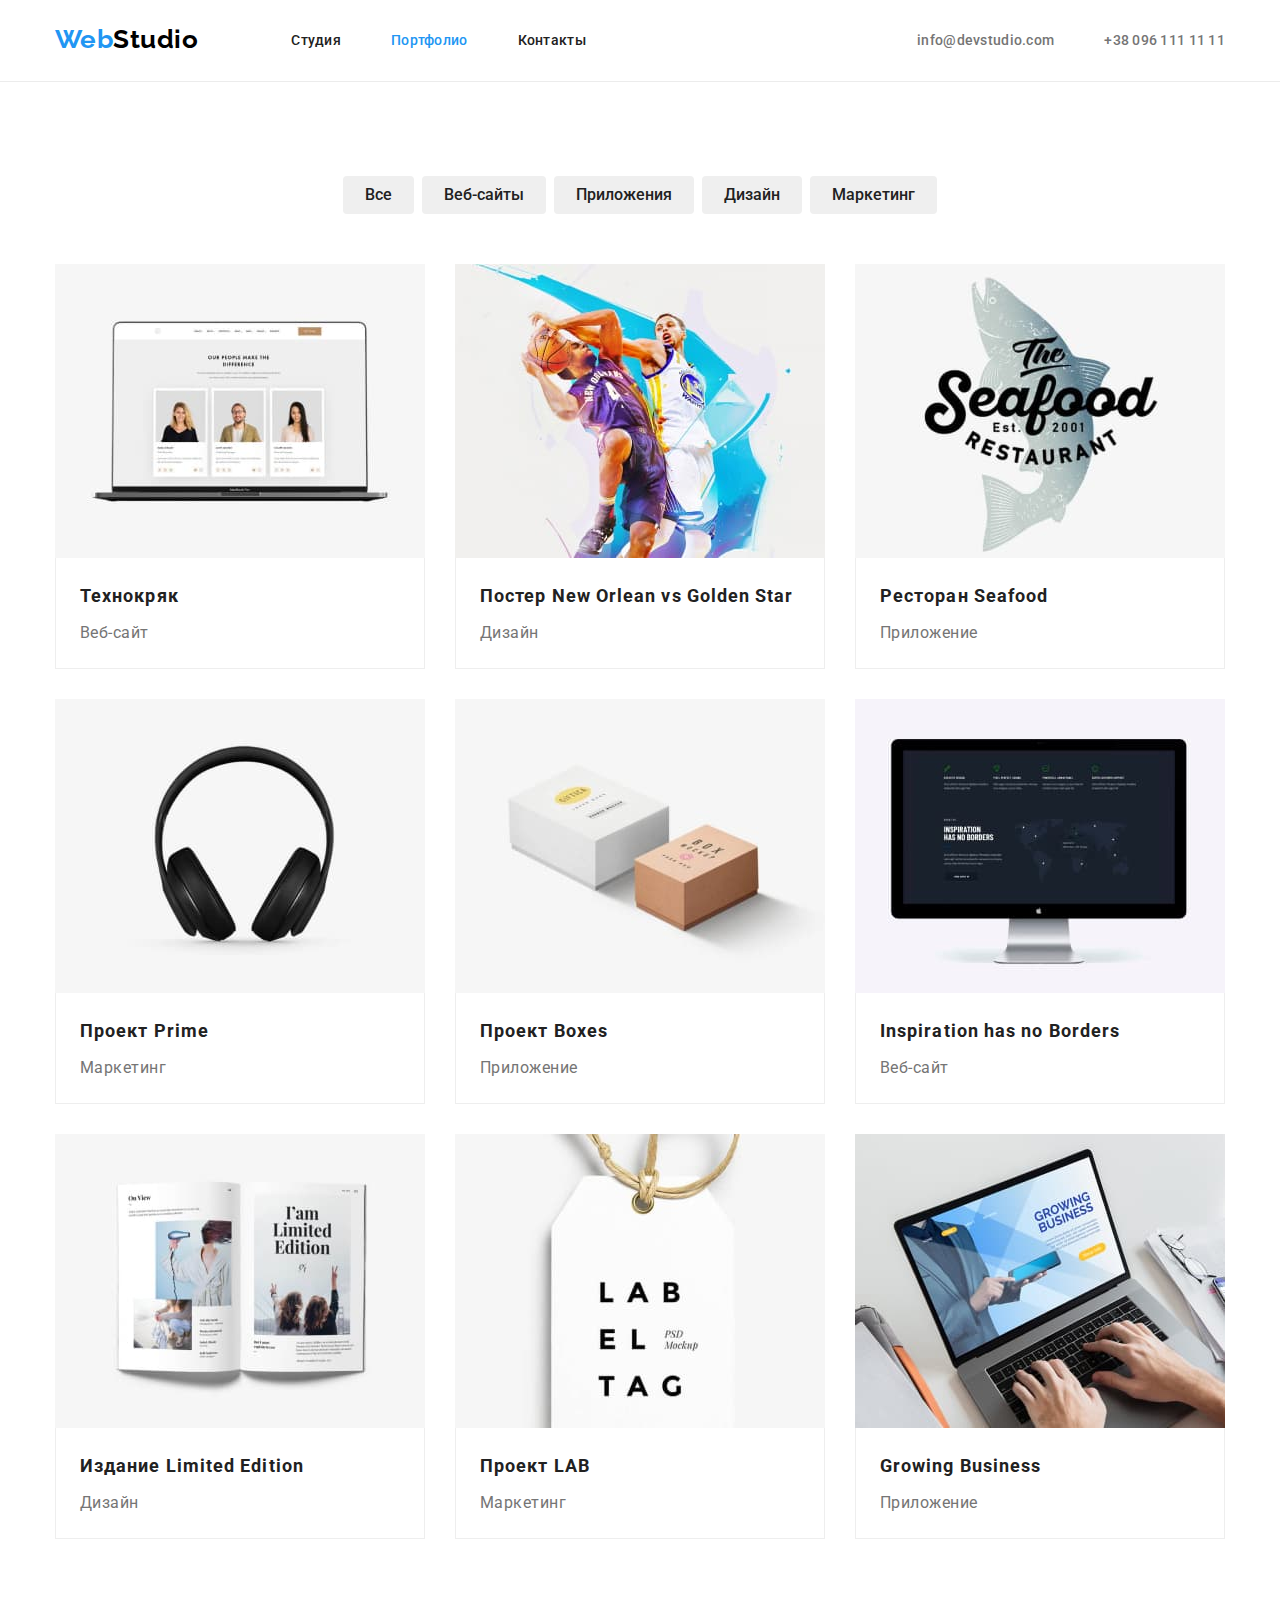
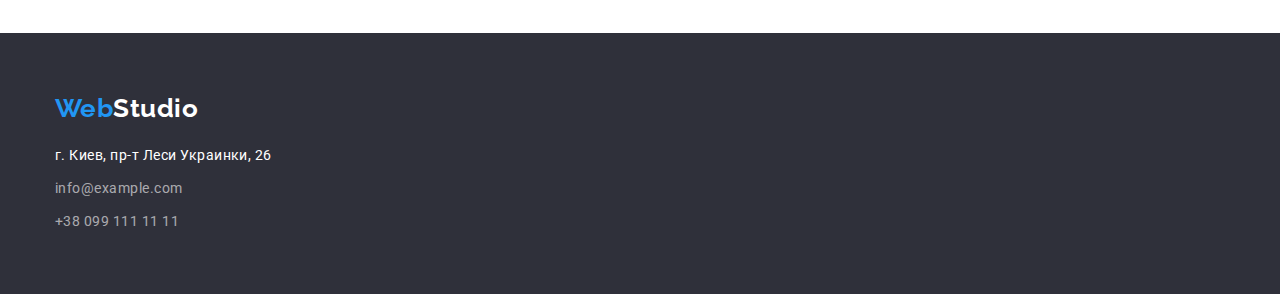
==== portfolio.html @ 2755b038 "index page" ====
<!DOCTYPE html>
<html lang="ru">
  <head>
    <meta charset="UTF-8" />
    <meta http-equiv="X-UA-Compatible" content="IE=edge" />
    <meta name="viewport" content="width=device-width, initial-scale=1.0" />
    <title>Document</title>
    <link rel="preconnect" href="https://fonts.googleapis.com" />
    <link rel="preconnect" href="https://fonts.gstatic.com" crossorigin />
    <link
      href="https://fonts.googleapis.com/css2?family=Raleway:wght@700&family=Roboto:wght@400;500;700;900&display=swap"
      rel="stylesheet"
    />
    <link
      rel="stylesheet"
      href="https://cdn.jsdelivr.net/npm/modern-normalize@1.1.0/modern-normalize.min.css"
    />
    <link rel="stylesheet" href="./css/styles.css" />
  </head>
  <body>
    <header class="header header-line">
      <div class="container container-header">
        <nav class="nav">
          <a lang="en" href="./index.html" class="logo"
            >Web<span class="logo-studio">Studio</span></a
          >
          <ul class="site-nav list">
            <li class="site-nav-item">
              <a href="./index.html" class="link">Студия</a>
            </li>
            <li class="site-nav-item">
              <a href="./portfolio.html" class="link current">Портфолио</a>
            </li>
            <li class="site-nav-item"><a href="" class="link">Контакты</a></li>
          </ul>
        </nav>
        <ul class="contacts-list list">
          <li class="contacts-item">
            <a href="mailto:info@devstudio.com" class="contacts-link"
              >info@devstudio.com</a
            >
          </li>
          <li class="contacts-item">
            <a href="tel:380961111111" class="contacts-link"
              >+38 096 111 11 11</a
            >
          </li>
        </ul>
      </div>
    </header>
    <main>
      <!-- portfolio -->
      <section class="portfolio">
        <div class="container">
          <h1 class="visually-hidden">Портфолио</h1>
          <ul class="button-list list">
            <li class="button-list-item">
              <button type="button" class="button">Все</button>
            </li>
            <li class="button-list-item">
              <button type="button" class="button">Веб-сайты</button>
            </li>
            <li class="button-list-item">
              <button type="button" class="button">Приложения</button>
            </li>
            <li class="button-list-item">
              <button type="button" class="button">Дизайн</button>
            </li>
            <li class="button-list-item">
              <button type="button" class="button">Маркетинг</button>
            </li>
          </ul>
          <ul class="portfolio-list list">
            <li class="portfolio-list-item">
              <img
                class="no-gap"
                width="370"
                src="./images/tehno.jpg"
                alt="ноутбук"
              />
              <div class="item-description">
                <h2 class="portfolio-list-title">Технокряк</h2>
                <p class="portfolio-list-text">Веб-сайт</p>
              </div>
            </li>
            <li class="portfolio-list-item">
              <img
                class="no-gap"
                width="370"
                src="./images/neworlean.jpg"
                alt="баскетболисты"
              />
              <div class="item-description">
                <h2 class="portfolio-list-title">
                  Постер <span lang="en">New Orlean vs Golden Star</span>
                </h2>
                <p class="portfolio-list-text">Дизайн</p>
              </div>
            </li>
            <li class="portfolio-list-item">
              <img
                class="no-gap"
                width="370"
                src="./images/seafood.jpg"
                alt="логотип ресторана"
              />
              <div class="item-description">
                <h2 class="portfolio-list-title">
                  Ресторан <span lang="en">Seafood</span>
                </h2>
                <p class="portfolio-list-text">Приложение</p>
              </div>
            </li>
            <li class="portfolio-list-item">
              <img
                class="no-gap"
                width="370"
                src="./images/prime.jpg"
                alt="наушники"
              />
              <div class="item-description">
                <h2 class="portfolio-list-title">
                  Проект <span lang="en">Prime</span>
                </h2>
                <p class="portfolio-list-text">Маркетинг</p>
              </div>
            </li>
            <li class="portfolio-list-item">
              <img
                class="no-gap"
                width="370"
                src="./images/boxes.jpg"
                alt="коробки"
              />
              <div class="item-description">
                <h2 class="portfolio-list-title">
                  Проект <span lang="en">Boxes</span>
                </h2>
                <p class="portfolio-list-text">Приложение</p>
              </div>
            </li>
            <li class="portfolio-list-item">
              <img
                class="no-gap"
                width="370"
                src="./images/inspiration.jpg"
                alt="монитор"
              />
              <div class="item-description">
                <h2 class="portfolio-list-title" lang="en">
                  Inspiration has no Borders
                </h2>
                <p class="portfolio-list-text">Веб-сайт</p>
              </div>
            </li>
            <li class="portfolio-list-item">
              <img
                class="no-gap"
                width="370"
                src="./images/limitededition.jpg"
                alt="открытая книга"
              />
              <div class="item-description">
                <h2 class="portfolio-list-title">
                  Издание <span lang="en">Limited Edition</span>
                </h2>
                <p class="portfolio-list-text">Дизайн</p>
              </div>
            </li>
            <li class="portfolio-list-item">
              <img
                class="no-gap"
                width="370"
                src="./images/lab.jpg"
                alt="бирка"
              />
              <div class="item-description">
                <h2 class="portfolio-list-title">
                  Проект <span lang="en">LAB</span>
                </h2>
                <p class="portfolio-list-text">Маркетинг</p>
              </div>
            </li>
            <li class="portfolio-list-item">
              <img
                class="no-gap"
                width="370"
                src="./images/growingbusiness.jpg"
                alt="открытый ноутбук"
              />
              <div class="item-description">
                <h2 class="portfolio-list-title" lang="en">Growing Business</h2>
                <p class="portfolio-list-text">Приложение</p>
              </div>
            </li>
          </ul>
        </div>
      </section>
    </main>
    <footer class="footer">
      <div class="container">
        <a lang="en" href="./index.html" class="logo-futer logo"
          >Web<span class="logo-studio-footer">Studio</span></a
        >
        <address class="address">
          <ul class="list">
            <li class="address-list">
              <p class="address address-city">
                г. Киев, пр-т Леси Украинки, 26
              </p>
            </li>
            <li class="address-list">
              <a href="mailto:info@example.com" class="address address-mail"
                >info@example.com</a
              >
            </li>
            <li class="address-list">
              <a href="tel:380991111111" class="address address-tel"
                >+38 099 111 11 11</a
              >
            </li>
          </ul>
        </address>
      </div>
    </footer>
  </body>
</html>
---- css/styles.css ----
/* основной цвет текста #757575 */
/* вторичный цвет текста #212121 */
/* background: #FFFFFF */
/* вторичный цвет фона #F5F4FA */
/* акцент #2196F3 */

:root {
  --primary-text-color: #757575;
  --title-text-color: #212121;
  --accent-color: #2196f3;
  --background-color: #ffffff;
  --text-color: #ffffff;
}
body {
  background: var(--background-color);
  color: var(--primary-text-color);
  font-family: roboto, sans-serif;
  letter-spacing: 0.03em;
}

.visually-hidden {
  position: absolute;
  white-space: nowrap;
  width: 1px;
  height: 1px;
  overflow: hidden;
  border: 0;
  padding: 0;
  clip: rect(0 0 0 0);
  clip-path: inset(50%);
  margin: -1px;
}

.container {
  width: 1200px;
  padding-left: 15px;
  padding-right: 15px;
  margin-left: auto;
  margin-right: auto;
}

.list {
  list-style: none;
  margin: 0;
  padding: 0;
}

.no-gap {
  display: block;
}

.header-line {
  border-bottom: 1px solid #ececec;
}

.nav .logo {
  padding-top: 24px;
  padding-bottom: 24px;
}

.logo {
  margin-right: 93px;
  color: var(--accent-color);
  font-family: Raleway, sans-serif;
  font-weight: 700;
  font-size: 26px;
  line-height: 1.2;
  text-decoration: none;
}

.logo .logo-studio {
  color: #000000;
}

.logo-studio-footer {
  color: var(--text-color);
}

/* Site nav */

.nav {
  display: flex;
}

.site-nav {
  display: flex;
  align-items: center;
}

.site-nav-item:not(:last-child) {
  margin-right: 50px;
}

.site-nav .link {
  display: block;
  padding-top: 32px;
  padding-bottom: 32px;
  color: var(--title-text-color);
  font-weight: 500;
  font-size: 14px;
  line-height: 1.2;
  letter-spacing: 0.02em;
  text-decoration: none;
}

.site-nav .link:hover,
.site-nav .link:focus {
  color: var(--accent-color);
}

.site-nav .link.current {
  color: var(--accent-color);
}

.contacts-link {
  display: block;
  padding-top: 32px;
  padding-bottom: 32px;
  color: var(--primary-text-color);
  font-weight: 500;
  font-size: 14px;
  line-height: 1.2;
  letter-spacing: 0.02em;
  text-decoration: none;
}

.contacts-link:hover,
.contacts-link:focus {
  color: var(--accent-color);
}

.container-header {
  display: flex;
  align-items: center;
}

.contacts-list {
  display: flex;
  margin-left: auto;
}

.contacts-item:not(:last-child) {
  margin-right: 50px;
}

/* Section Hero */

.hero {
  margin: 0 auto;
  max-width: 1600px;
  padding-top: 200px;
  padding-bottom: 200px;
  text-align: center;
  background-image: url(../images/hero-background.jpg);
  background-color: #2f303a;
  background-size: cover;
  background-position: center;
  background-repeat: no-repeat;
}
.hero-title {
  width: 696px;
  margin: 0 auto 30px auto;
  color: var(--text-color);
  font-weight: 900;
  font-size: 44px;
  line-height: 1.36;

  letter-spacing: 0.06em;
  text-transform: uppercase;
}

/* Section Features */

.features {
  padding-top: 94px;
  padding-bottom: 94px;
}

.future-list {
  display: flex;
}

.future-list-item {
  width: 270px;
}

.future-list-item:not(:last-child) {
  margin-right: 30px;
}

.future-list .title {
  margin-top: 0;
  margin-bottom: 10px;
  color: var(--title-text-color);
  font-weight: 700;
  font-size: 14px;
  line-height: 1.2;
  text-transform: uppercase;
}

.future-list-text {
  margin: 0;
  padding-top: 1px;
  padding-bottom: 2px;
  font-size: 14px;
  line-height: 1.71;
}

.future-list-icon {
  width: 270px;
  height: 120px;
  padding-top: 25px;
  padding-bottom: 25px;
  background-color: #f5f4fa;
  border-radius: 4px;
  margin-bottom: 30px;
}

/* Section we */

.we {
  padding-bottom: 94px;
}

.we-title,
.team-title,
.clents-title {
  margin-top: 0;
  margin-bottom: 50px;
  color: var(--title-text-color);
  font-weight: 700;
  font-size: 36px;
  line-height: 1.2;
  text-align: center;
}
.we-list {
  display: flex;
}

.we-list-item:not(:last-child) {
  margin-right: 30px;
}

/* Section Team */

.team {
  padding-top: 94px;
  padding-bottom: 94px;
  background-color: #f5f4fa;
}

.team-list {
  display: flex;
}

.team-list-item {
  background-color: var(--background-color);
  box-shadow: 0px 1px 3px rgba(0, 0, 0, 0.12), 0px 1px 1px rgba(0, 0, 0, 0.14),
    0px 2px 1px rgba(0, 0, 0, 0.2);
  border-radius: 0px 0px 4px 4px;
}

.team-list-item:not(:last-child) {
  margin-right: 30px;
}

.team-member {
  padding-top: 30px;
  padding-bottom: 16px;
}

.team-list-title {
  color: var(--title-text-color);
  font-weight: 500;
  font-size: 16px;
  line-height: 1.18;
  text-align: center;
  margin-top: 0;
  margin-bottom: 10px;
}

.team-position {
  font-size: 16px;
  line-height: 1.18;
  text-align: center;
  margin: 0;
}

.social {
  display: flex;

  padding-left: 32px;
  padding-right: 32px;
  padding-bottom: 30px;
}

.social-bg {
  display: block;
  background-color: #ffffff;
  width: 44px;
  height: 44px;
  border-radius: 50%;
}

.social-bg:not(:last-child) {
  margin-right: 10px;
}

.social-bg:hover {
  background-color: var(--accent-color);
}

.social-icon {
  fill: #afb1b8;
  padding: 12px;
}

.social-icon:hover {
  fill: #ffffff;
}

/* Clients */

.clients {
  padding-top: 94px;
  padding-bottom: 94px;
}

.clients-list {
  display: flex;
  gap: 30px;
}

.clents-title {
  margin-top: 0;
  margin-bottom: 50px;
}

.client-icon {
  padding: 16px 32px;
  border: 1px solid #afb1b8;
  border-radius: 4px;
  fill: #afb1b8;
}

.client-icon:hover {
  /* fill: var(--accent-color); */
  border-color: var(--accent-color);
}

.client-icon:hover {
  fill: var(--accent-color);
}

/* Button */

.button {
  display: inline-block;
  border: 0px solid transparent;
  border-radius: 4px;
  padding: 6px 22px;
  color: var(--title-text-color);
  font-family: inherit;
  font-weight: 500;
  font-size: 16px;
  line-height: 1.62;
  text-align: center;
  cursor: pointer;
}

.button:hover,
.button:focus {
  color: var(--background-color);
  background-color: var(--accent-color);
}
.button.hero-button {
  display: inline-block;
  padding: 10px 32px;
  color: var(--text-color);
  background-color: var(--accent-color);
  font-weight: 700;
  font-size: 16px;
  line-height: 1.88;
  letter-spacing: 0.06em;
}

.button.hero-button:hover,
.button.hero-button:focus {
  background-color: #188ce8;
}

/* Portfolio Page*/

.portfolio {
  padding-top: 94px;
  padding-bottom: 94px;
}

.button-list {
  display: flex;
  justify-content: center;
  margin-bottom: 50px;
}

.button-list-item:not(:last-child) {
  margin-right: 8px;
}

.item-description {
  padding: 20px 24px;
  border-bottom: 1px solid #eeeeee;
  border-left: 1px solid #eeeeee;
  border-right: 1px solid #eeeeee;
}

.portfolio-list-title {
  color: var(--title-text-color);
  font-weight: 700;
  font-size: 18px;
  line-height: 2;
  letter-spacing: 0.06em;
  margin-top: 0;
  margin-bottom: 4px;
}

.portfolio-list-text {
  font-size: 16px;
  line-height: 1.88;
  margin: 0;
}

.portfolio-list {
  display: flex;
  flex-wrap: wrap;
}

.portfolio-list-item {
  width: 370px;
}

.portfolio-list-item {
  margin-right: 30px;
}

.portfolio-list-item:nth-child(3n) {
  margin-right: 0;
}

.portfolio-list-item:nth-child(-n + 6) {
  margin-bottom: 30px;
}

/* Footer */

.footer-flex {
  display: flex;
}

.footer-social-list {
  display: flex;
  gap: 10px;
}

.footer-social-title {
  margin-top: 0;
  margin-bottom: 20px;
  font-weight: 700;
  font-size: 14px;
  line-height: 1.14;

  text-transform: uppercase;

  color: #ffffff;
}

.footer {
  padding-top: 60px;
  padding-bottom: 60px;
  background-color: #2f303a;
}

.logo-futer.logo {
  display: block;
  margin-right: 0;
  margin-bottom: 20px;
}

.address {
  font-style: normal;
  font-size: 14px;
  line-height: 1.71;
  text-decoration: none;
}

.address .address-city {
  display: inline-block;
  margin: 0;
  color: var(--text-color);
}

.address .address-mail {
  display: inline-block;
  color: rgba(255, 255, 255, 0.6);
}

.address-mail:hover,
.address-mail:focus {
  color: var(--accent-color);
}

.address .address-tel {
  display: inline-block;
  color: rgba(255, 255, 255, 0.6);
}

.address-tel:hover,
.address-tel:focus {
  color: var(--accent-color);
}

.address-list:not(:last-child) {
  margin-bottom: 9px;
}

.logo-address {
  margin-right: 70px;
}
.footer-social-item .social-bg {
  background: rgba(255, 255, 255, 0.1);
}

.footer-social-item .social-bg:hover {
  background: var(--accent-color);
}

.social-icon.bottom {
  fill: var(--background-color);
}
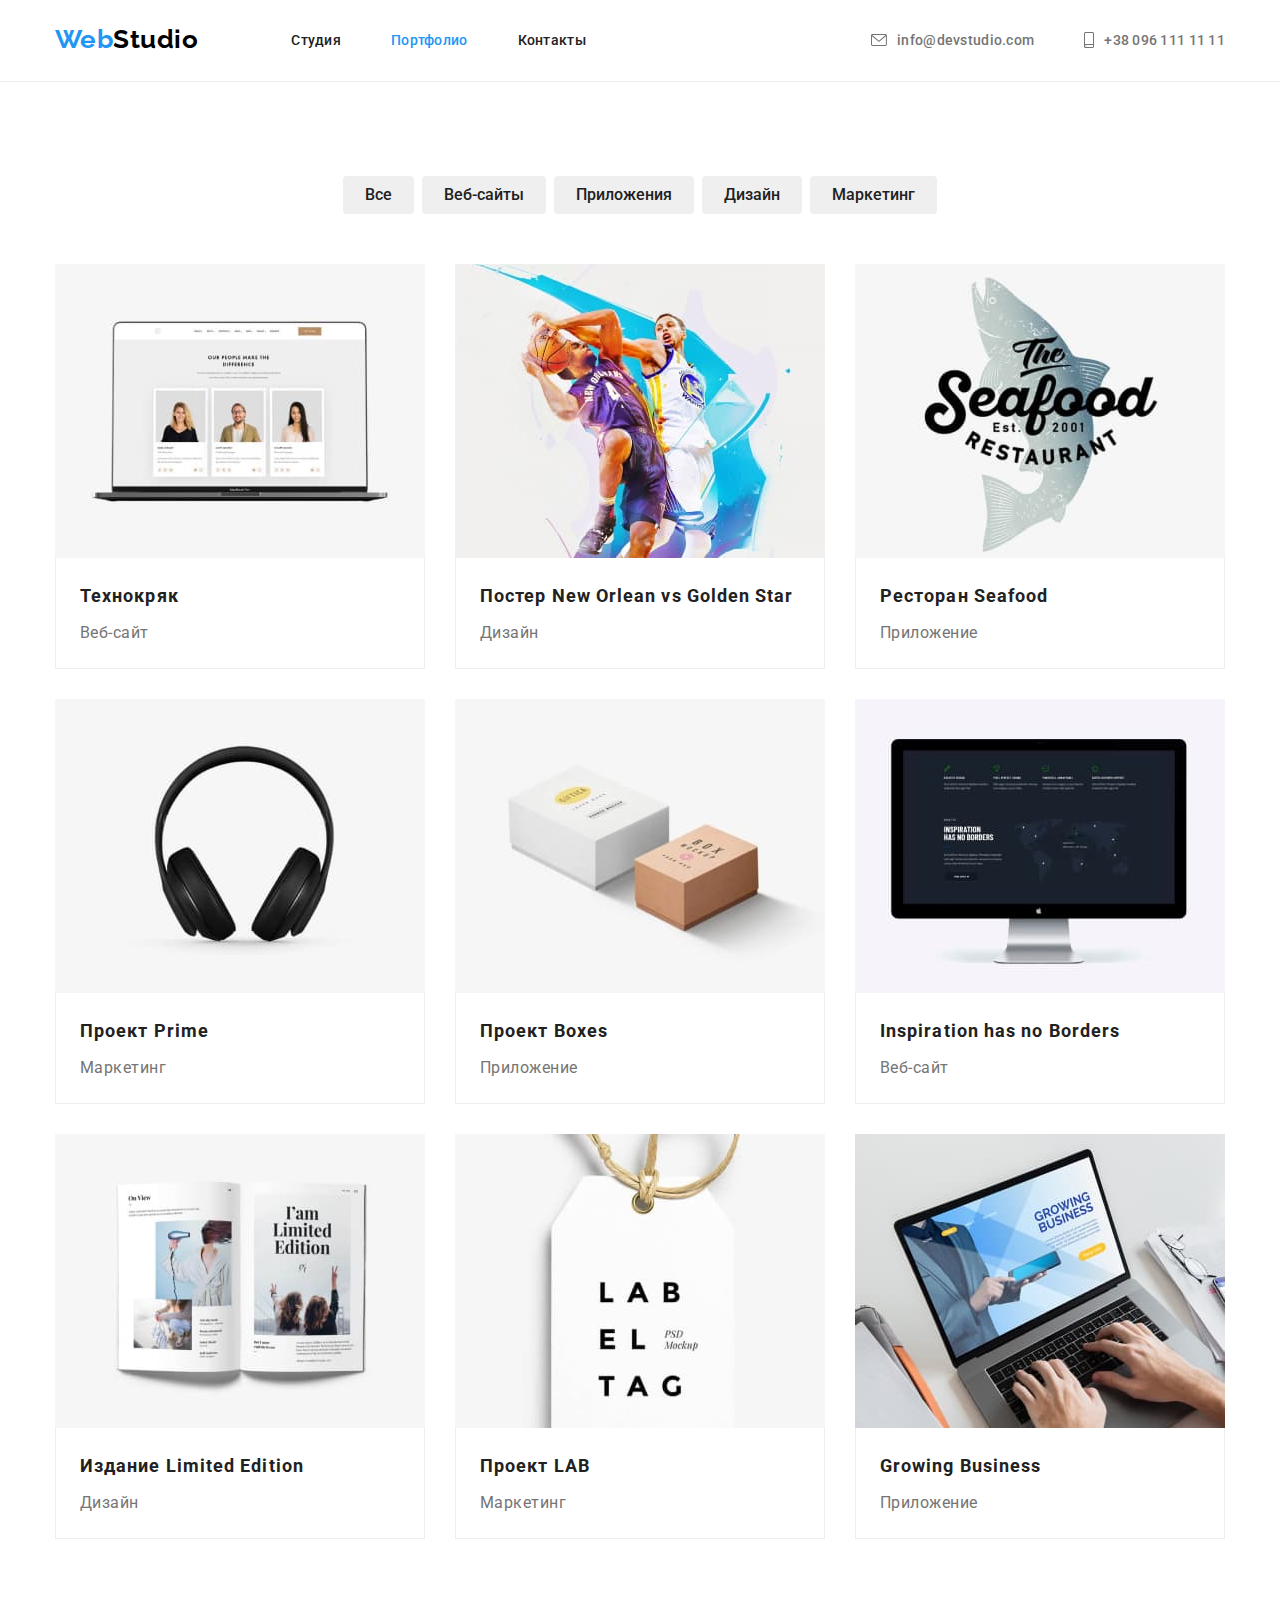
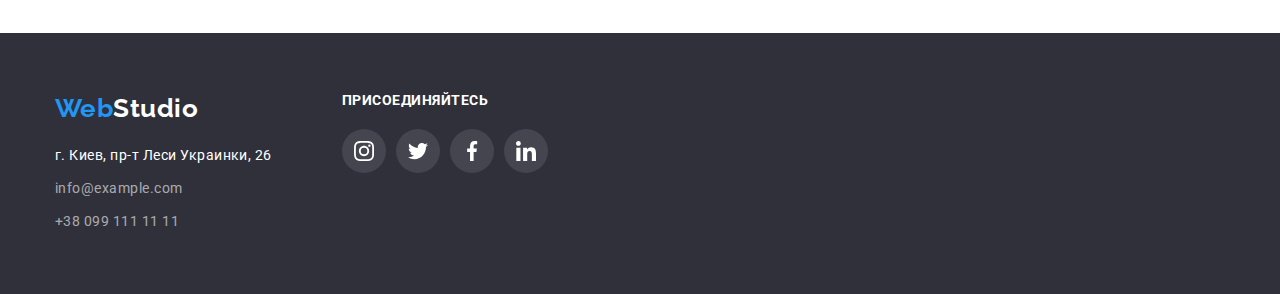
==== commit f1955869: "home work 4" ====
--- a/portfolio.html
+++ b/portfolio.html
@@ -37,11 +37,16 @@
         <ul class="contacts-list list">
           <li class="contacts-item">
             <a href="mailto:info@devstudio.com" class="contacts-link"
-              >info@devstudio.com</a
+              ><svg class="icon-mail" width="16" height="12">
+                <use href="./images/symbol-defs.svg#mail"></use>
+              </svg>
+              info@devstudio.com</a
             >
           </li>
           <li class="contacts-item">
             <a href="tel:380961111111" class="contacts-link"
+              ><svg class="icon-phone" width="10" height="16">
+                <use href="./images/symbol-defs.svg#phone"></use></svg
               >+38 096 111 11 11</a
             >
           </li>
@@ -199,28 +204,63 @@
     </main>
     <footer class="footer">
       <div class="container">
-        <a lang="en" href="./index.html" class="logo-futer logo"
-          >Web<span class="logo-studio-footer">Studio</span></a
-        >
-        <address class="address">
-          <ul class="list">
-            <li class="address-list">
-              <p class="address address-city">
-                г. Киев, пр-т Леси Украинки, 26
-              </p>
-            </li>
-            <li class="address-list">
-              <a href="mailto:info@example.com" class="address address-mail"
-                >info@example.com</a
-              >
-            </li>
-            <li class="address-list">
-              <a href="tel:380991111111" class="address address-tel"
-                >+38 099 111 11 11</a
-              >
-            </li>
-          </ul>
-        </address>
+        <div class="footer-flex">
+          <div class="logo-address">
+            <a lang="en" href="./index.html" class="logo-futer logo"
+              >Web<span class="logo-studio-footer">Studio</span></a
+            >
+            <address class="address">
+              <ul class="list">
+                <li class="address-list">
+                  <p class="address address-city">
+                    г. Киев, пр-т Леси Украинки, 26
+                  </p>
+                </li>
+                <li class="address-list">
+                  <a href="mailto:info@example.com" class="address address-mail"
+                    >info@example.com</a
+                  >
+                </li>
+                <li class="address-list">
+                  <a href="tel:380991111111" class="address address-tel"
+                    >+38 099 111 11 11</a
+                  >
+                </li>
+              </ul>
+            </address>
+          </div>
+          <div class="footer-social">
+            <h2 class="footer-social-title">присоединяйтесь</h2>
+
+            <ul class="footer-social-list list">
+              <li class="footer-social-item">
+                <a href="https://www.instagram.com/" class="social-bg">
+                  <svg class="social-icon bottom" width="20" height="20">
+                    <use href="./images/symbol-defs.svg#instagram"></use>
+                  </svg>
+                </a>
+              </li>
+              <li class="footer-social-item">
+                <a href="https://twitter.com/" class="social-bg"
+                  ><svg class="social-icon bottom" width="20" height="20">
+                    <use href="./images/symbol-defs.svg#twitter"></use></svg
+                ></a>
+              </li>
+              <li class="footer-social-item">
+                <a href="https://www.facebook.com/" class="social-bg"
+                  ><svg class="social-icon bottom" width="20" height="20">
+                    <use href="./images/symbol-defs.svg#facebook"></use></svg
+                ></a>
+              </li>
+              <li class="footer-social-item">
+                <a href="https://www.linkedin.com/" class="social-bg"
+                  ><svg class="social-icon bottom" width="20" height="20">
+                    <use href="./images/symbol-defs.svg#linkedin"></use></svg
+                ></a>
+              </li>
+            </ul>
+          </div>
+        </div>
       </div>
     </footer>
   </body>
--- a/css/styles.css
+++ b/css/styles.css
@@ -113,7 +113,8 @@
 }
 
 .contacts-link {
-  display: block;
+  display: flex;
+  align-items: center;
   padding-top: 32px;
   padding-bottom: 32px;
   color: var(--primary-text-color);
@@ -129,6 +130,16 @@
   color: var(--accent-color);
 }
 
+.icon-mail {
+  margin-right: 10px;
+  fill: currentColor;
+}
+
+.icon-phone {
+  margin-right: 10px;
+  fill: currentColor;
+}
+
 .container-header {
   display: flex;
   align-items: center;
@@ -151,7 +162,11 @@
   padding-top: 200px;
   padding-bottom: 200px;
   text-align: center;
-  background-image: url(../images/hero-background.jpg);
+  background-image: linear-gradient(
+      rgba(47, 48, 58, 0.4),
+      rgba(47, 48, 58, 0.4)
+    ),
+    url(../images/hero-background.jpg);
   background-color: #2f303a;
   background-size: cover;
   background-position: center;
@@ -288,35 +303,31 @@
 
 .social {
   display: flex;
-
   padding-left: 32px;
   padding-right: 32px;
   padding-bottom: 30px;
+  gap: 10px;
 }
 
 .social-bg {
-  display: block;
+  display: flex;
+  justify-content: center;
+  align-items: center;
   background-color: #ffffff;
   width: 44px;
   height: 44px;
   border-radius: 50%;
-}
-
-.social-bg:not(:last-child) {
-  margin-right: 10px;
-}
-
-.social-bg:hover {
+  color: #afb1b8;
+}
+
+.social-icon {
+  fill: currentColor;
+}
+
+.social-bg:hover,
+.social-bg:focus {
   background-color: var(--accent-color);
-}
-
-.social-icon {
-  fill: #afb1b8;
-  padding: 12px;
-}
-
-.social-icon:hover {
-  fill: #ffffff;
+  color: var(--text-color);
 }
 
 /* Clients */
@@ -331,6 +342,11 @@
   gap: 30px;
 }
 
+/* .client-item {
+  border: 1px solid #afb1b8;
+  border-radius: 4px;
+} */
+
 .clents-title {
   margin-top: 0;
   margin-bottom: 50px;
@@ -338,18 +354,14 @@
 
 .client-icon {
   padding: 16px 32px;
-  border: 1px solid #afb1b8;
+  fill: #afb1b8;
+  border: 1px solid;
   border-radius: 4px;
-  fill: #afb1b8;
-}
-
-.client-icon:hover {
-  /* fill: var(--accent-color); */
-  border-color: var(--accent-color);
 }
 
 .client-icon:hover {
   fill: var(--accent-color);
+  border-color: var(--accent-color);
 }
 
 /* Button */
@@ -372,6 +384,8 @@
 .button:focus {
   color: var(--background-color);
   background-color: var(--accent-color);
+  box-shadow: 0px 3px 1px rgba(0, 0, 0, 0.1), 0px 1px 2px rgba(0, 0, 0, 0.08),
+    0px 2px 2px rgba(0, 0, 0, 0.12);
 }
 .button.hero-button {
   display: inline-block;
@@ -436,10 +450,15 @@
 
 .portfolio-list-item {
   width: 370px;
-}
-
-.portfolio-list-item {
   margin-right: 30px;
+}
+
+.portfolio-list-item:hover,
+.portfolio-list-item:focus {
+  box-shadow: 0px 3px 1px rgba(0, 0, 0, 0.1), 0px 1px 2px rgba(0, 0, 0, 0.08),
+    0px 2px 2px rgba(0, 0, 0, 0.12);
+  border-radius: 4px;
+  cursor: pointer;
 }
 
 .portfolio-list-item:nth-child(3n) {
@@ -529,7 +548,8 @@
   background: rgba(255, 255, 255, 0.1);
 }
 
-.footer-social-item .social-bg:hover {
+.footer-social-item .social-bg:hover,
+.footer-social-item .social-bg:focus {
   background: var(--accent-color);
 }
 
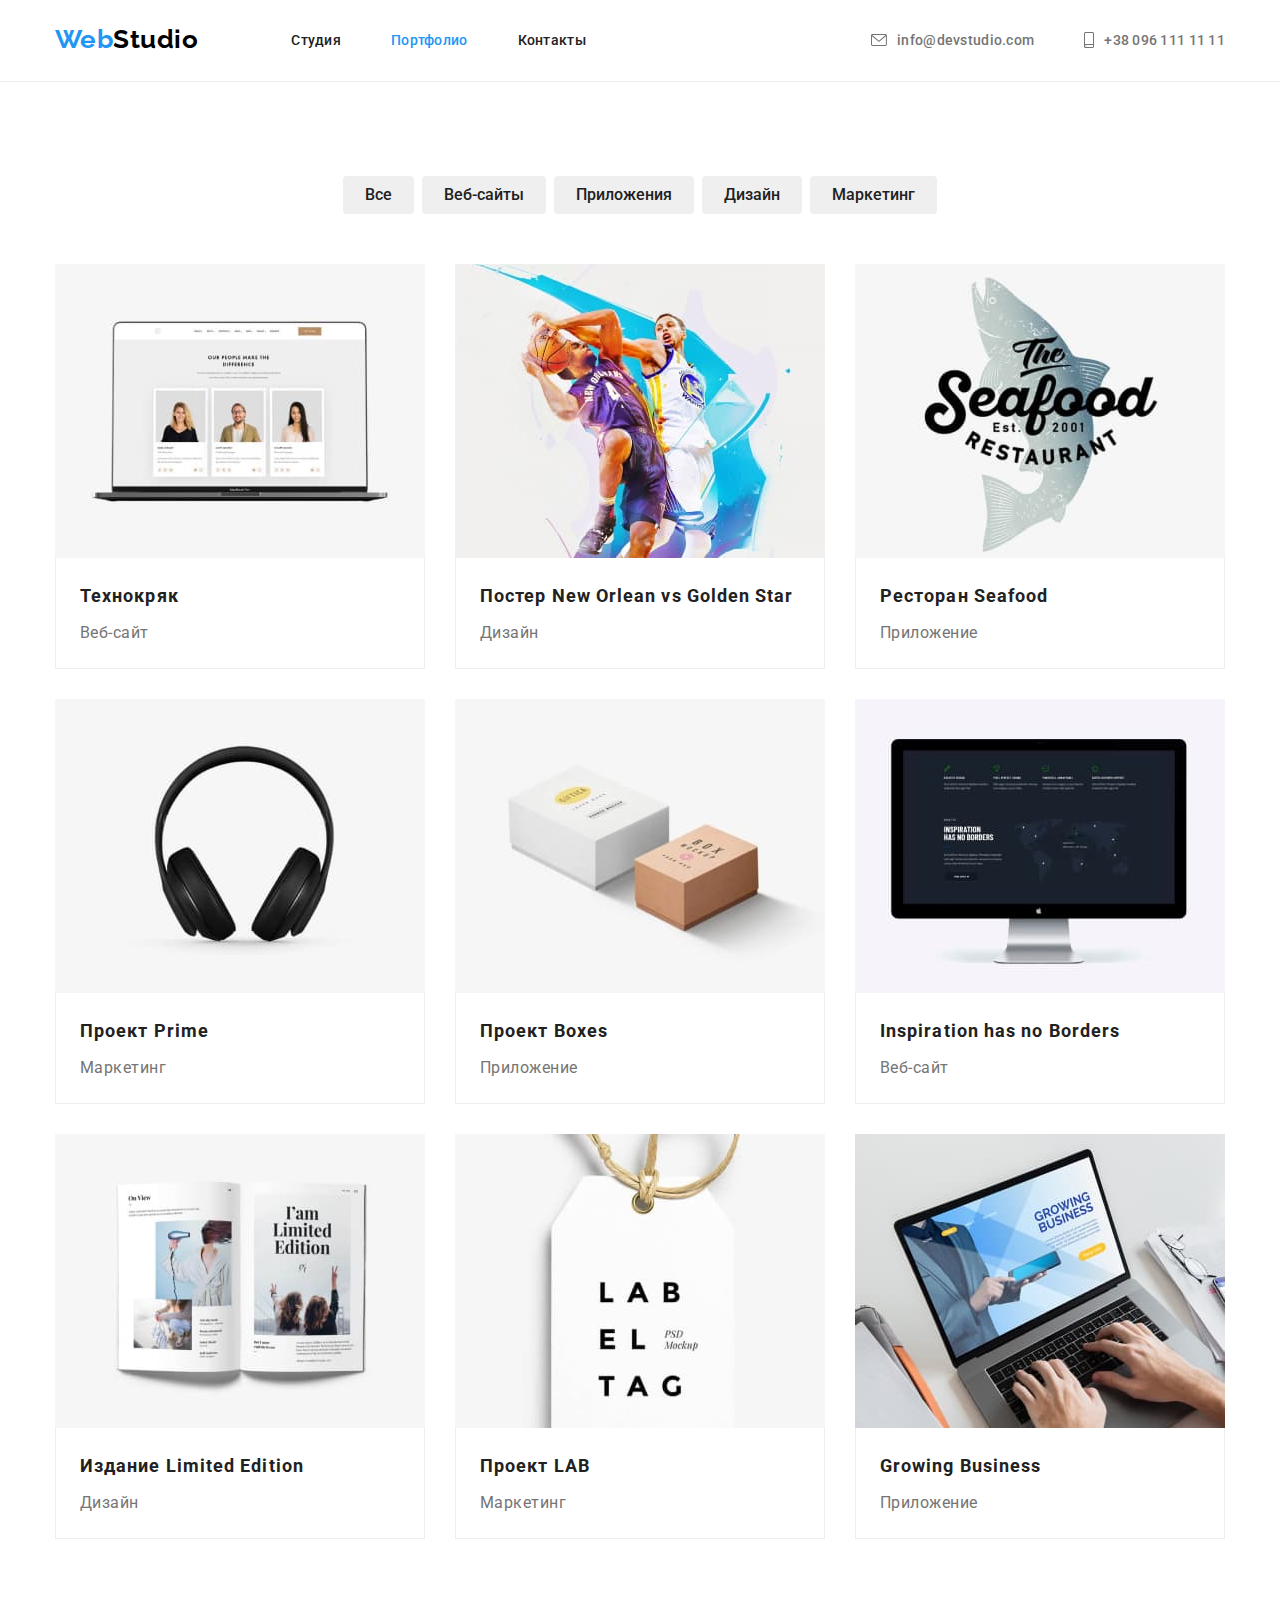
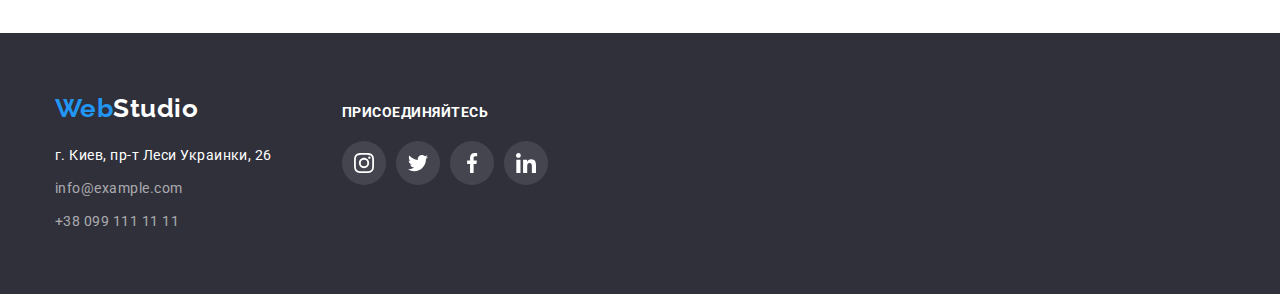
==== commit 89206c57: "hw-04 submeat" ====
--- a/portfolio.html
+++ b/portfolio.html
@@ -77,126 +77,146 @@
           </ul>
           <ul class="portfolio-list list">
             <li class="portfolio-list-item">
-              <img
-                class="no-gap"
-                width="370"
-                src="./images/tehno.jpg"
-                alt="ноутбук"
-              />
-              <div class="item-description">
-                <h2 class="portfolio-list-title">Технокряк</h2>
-                <p class="portfolio-list-text">Веб-сайт</p>
-              </div>
-            </li>
-            <li class="portfolio-list-item">
-              <img
-                class="no-gap"
-                width="370"
-                src="./images/neworlean.jpg"
-                alt="баскетболисты"
-              />
-              <div class="item-description">
-                <h2 class="portfolio-list-title">
-                  Постер <span lang="en">New Orlean vs Golden Star</span>
-                </h2>
-                <p class="portfolio-list-text">Дизайн</p>
-              </div>
-            </li>
-            <li class="portfolio-list-item">
-              <img
-                class="no-gap"
-                width="370"
-                src="./images/seafood.jpg"
-                alt="логотип ресторана"
-              />
-              <div class="item-description">
-                <h2 class="portfolio-list-title">
-                  Ресторан <span lang="en">Seafood</span>
-                </h2>
-                <p class="portfolio-list-text">Приложение</p>
-              </div>
-            </li>
-            <li class="portfolio-list-item">
-              <img
-                class="no-gap"
-                width="370"
-                src="./images/prime.jpg"
-                alt="наушники"
-              />
-              <div class="item-description">
-                <h2 class="portfolio-list-title">
-                  Проект <span lang="en">Prime</span>
-                </h2>
-                <p class="portfolio-list-text">Маркетинг</p>
-              </div>
-            </li>
-            <li class="portfolio-list-item">
-              <img
-                class="no-gap"
-                width="370"
-                src="./images/boxes.jpg"
-                alt="коробки"
-              />
-              <div class="item-description">
-                <h2 class="portfolio-list-title">
-                  Проект <span lang="en">Boxes</span>
-                </h2>
-                <p class="portfolio-list-text">Приложение</p>
-              </div>
-            </li>
-            <li class="portfolio-list-item">
-              <img
-                class="no-gap"
-                width="370"
-                src="./images/inspiration.jpg"
-                alt="монитор"
-              />
-              <div class="item-description">
-                <h2 class="portfolio-list-title" lang="en">
-                  Inspiration has no Borders
-                </h2>
-                <p class="portfolio-list-text">Веб-сайт</p>
-              </div>
-            </li>
-            <li class="portfolio-list-item">
-              <img
-                class="no-gap"
-                width="370"
-                src="./images/limitededition.jpg"
-                alt="открытая книга"
-              />
-              <div class="item-description">
-                <h2 class="portfolio-list-title">
-                  Издание <span lang="en">Limited Edition</span>
-                </h2>
-                <p class="portfolio-list-text">Дизайн</p>
-              </div>
-            </li>
-            <li class="portfolio-list-item">
-              <img
-                class="no-gap"
-                width="370"
-                src="./images/lab.jpg"
-                alt="бирка"
-              />
-              <div class="item-description">
-                <h2 class="portfolio-list-title">
-                  Проект <span lang="en">LAB</span>
-                </h2>
-                <p class="portfolio-list-text">Маркетинг</p>
-              </div>
-            </li>
-            <li class="portfolio-list-item">
-              <img
-                class="no-gap"
-                width="370"
-                src="./images/growingbusiness.jpg"
-                alt="открытый ноутбук"
-              />
-              <div class="item-description">
-                <h2 class="portfolio-list-title" lang="en">Growing Business</h2>
-                <p class="portfolio-list-text">Приложение</p>
-              </div>
+              <a href="" class="portfolio-link"
+                ><img
+                  class="no-gap"
+                  width="370"
+                  src="./images/tehno.jpg"
+                  alt="ноутбук"
+                />
+                <div class="item-description">
+                  <h2 class="portfolio-list-title">Технокряк</h2>
+                  <p class="portfolio-list-text">Веб-сайт</p>
+                </div></a
+              >
+            </li>
+            <li class="portfolio-list-item">
+              <a href="" class="portfolio-link"
+                ><img
+                  class="no-gap"
+                  width="370"
+                  src="./images/neworlean.jpg"
+                  alt="баскетболисты"
+                />
+                <div class="item-description">
+                  <h2 class="portfolio-list-title">
+                    Постер <span lang="en">New Orlean vs Golden Star</span>
+                  </h2>
+                  <p class="portfolio-list-text">Дизайн</p>
+                </div></a
+              >
+            </li>
+            <li class="portfolio-list-item">
+              <a href="" class="portfolio-link"
+                ><img
+                  class="no-gap"
+                  width="370"
+                  src="./images/seafood.jpg"
+                  alt="логотип ресторана"
+                />
+                <div class="item-description">
+                  <h2 class="portfolio-list-title">
+                    Ресторан <span lang="en">Seafood</span>
+                  </h2>
+                  <p class="portfolio-list-text">Приложение</p>
+                </div></a
+              >
+            </li>
+            <li class="portfolio-list-item">
+              <a href="" class="portfolio-link"
+                ><img
+                  class="no-gap"
+                  width="370"
+                  src="./images/prime.jpg"
+                  alt="наушники"
+                />
+                <div class="item-description">
+                  <h2 class="portfolio-list-title">
+                    Проект <span lang="en">Prime</span>
+                  </h2>
+                  <p class="portfolio-list-text">Маркетинг</p>
+                </div></a
+              >
+            </li>
+            <li class="portfolio-list-item">
+              <a href="" class="portfolio-link"
+                ><img
+                  class="no-gap"
+                  width="370"
+                  src="./images/boxes.jpg"
+                  alt="коробки"
+                />
+                <div class="item-description">
+                  <h2 class="portfolio-list-title">
+                    Проект <span lang="en">Boxes</span>
+                  </h2>
+                  <p class="portfolio-list-text">Приложение</p>
+                </div></a
+              >
+            </li>
+            <li class="portfolio-list-item">
+              <a href="" class="portfolio-link"
+                ><img
+                  class="no-gap"
+                  width="370"
+                  src="./images/inspiration.jpg"
+                  alt="монитор"
+                />
+                <div class="item-description">
+                  <h2 class="portfolio-list-title" lang="en">
+                    Inspiration has no Borders
+                  </h2>
+                  <p class="portfolio-list-text">Веб-сайт</p>
+                </div></a
+              >
+            </li>
+            <li class="portfolio-list-item">
+              <a href="" class="portfolio-link"
+                ><img
+                  class="no-gap"
+                  width="370"
+                  src="./images/limitededition.jpg"
+                  alt="открытая книга"
+                />
+                <div class="item-description">
+                  <h2 class="portfolio-list-title">
+                    Издание <span lang="en">Limited Edition</span>
+                  </h2>
+                  <p class="portfolio-list-text">Дизайн</p>
+                </div></a
+              >
+            </li>
+            <li class="portfolio-list-item">
+              <a href="" class="portfolio-link"
+                ><img
+                  class="no-gap"
+                  width="370"
+                  src="./images/lab.jpg"
+                  alt="бирка"
+                />
+                <div class="item-description">
+                  <h2 class="portfolio-list-title">
+                    Проект <span lang="en">LAB</span>
+                  </h2>
+                  <p class="portfolio-list-text">Маркетинг</p>
+                </div></a
+              >
+            </li>
+            <li class="portfolio-list-item">
+              <a href="" class="portfolio-link"
+                ><img
+                  class="no-gap"
+                  width="370"
+                  src="./images/growingbusiness.jpg"
+                  alt="открытый ноутбук"
+                />
+                <div class="item-description">
+                  <h2 class="portfolio-list-title" lang="en">
+                    Growing Business
+                  </h2>
+                  <p class="portfolio-list-text">Приложение</p>
+                </div></a
+              >
             </li>
           </ul>
         </div>
--- a/css/styles.css
+++ b/css/styles.css
@@ -106,6 +106,7 @@
 .site-nav .link:hover,
 .site-nav .link:focus {
   color: var(--accent-color);
+  outline: transparent;
 }
 
 .site-nav .link.current {
@@ -128,6 +129,7 @@
 .contacts-link:hover,
 .contacts-link:focus {
   color: var(--accent-color);
+  outline: transparent;
 }
 
 .icon-mail {
@@ -222,10 +224,14 @@
 }
 
 .future-list-icon {
+}
+
+.icon-bg {
+  display: flex;
+  justify-content: center;
+  align-items: center;
   width: 270px;
   height: 120px;
-  padding-top: 25px;
-  padding-bottom: 25px;
   background-color: #f5f4fa;
   border-radius: 4px;
   margin-bottom: 30px;
@@ -281,7 +287,7 @@
 
 .team-member {
   padding-top: 30px;
-  padding-bottom: 16px;
+  padding-bottom: 30px;
 }
 
 .team-list-title {
@@ -298,14 +304,14 @@
   font-size: 16px;
   line-height: 1.18;
   text-align: center;
-  margin: 0;
+  margin-top: 0;
+  margin-bottom: 16px;
 }
 
 .social {
   display: flex;
   padding-left: 32px;
   padding-right: 32px;
-  padding-bottom: 30px;
   gap: 10px;
 }
 
@@ -342,26 +348,32 @@
   gap: 30px;
 }
 
-/* .client-item {
+.clents-title {
+  margin-top: 0;
+  margin-bottom: 50px;
+}
+
+.client-link {
+  display: flex;
+  justify-content: center;
+  align-items: center;
+  width: 170px;
+  height: 92px;
   border: 1px solid #afb1b8;
   border-radius: 4px;
-} */
-
-.clents-title {
-  margin-top: 0;
-  margin-bottom: 50px;
+  text-decoration: none;
+  color: #afb1b8;
 }
 
 .client-icon {
-  padding: 16px 32px;
-  fill: #afb1b8;
-  border: 1px solid;
-  border-radius: 4px;
-}
-
-.client-icon:hover {
-  fill: var(--accent-color);
+  fill: currentColor;
+}
+
+.client-link:focus,
+.client-link:hover {
   border-color: var(--accent-color);
+  color: var(--accent-color);
+  /* outline: transparent; */
 }
 
 /* Button */
@@ -441,6 +453,7 @@
   font-size: 16px;
   line-height: 1.88;
   margin: 0;
+  color: var(--primary-text-color);
 }
 
 .portfolio-list {
@@ -453,12 +466,15 @@
   margin-right: 30px;
 }
 
-.portfolio-list-item:hover,
-.portfolio-list-item:focus {
-  box-shadow: 0px 3px 1px rgba(0, 0, 0, 0.1), 0px 1px 2px rgba(0, 0, 0, 0.08),
-    0px 2px 2px rgba(0, 0, 0, 0.12);
-  border-radius: 4px;
-  cursor: pointer;
+.portfolio-link {
+  display: block;
+  text-decoration: none;
+}
+
+.portfolio-link:focus,
+.portfolio-link:hover {
+  box-shadow: 0px 1px 1px rgba(0, 0, 0, 0.12), 0px 4px 4px rgba(0, 0, 0, 0.06),
+    1px 4px 6px rgba(0, 0, 0, 0.16);
 }
 
 .portfolio-list-item:nth-child(3n) {
@@ -473,6 +489,7 @@
 
 .footer-flex {
   display: flex;
+  align-items: baseline;
 }
 
 .footer-social-list {
